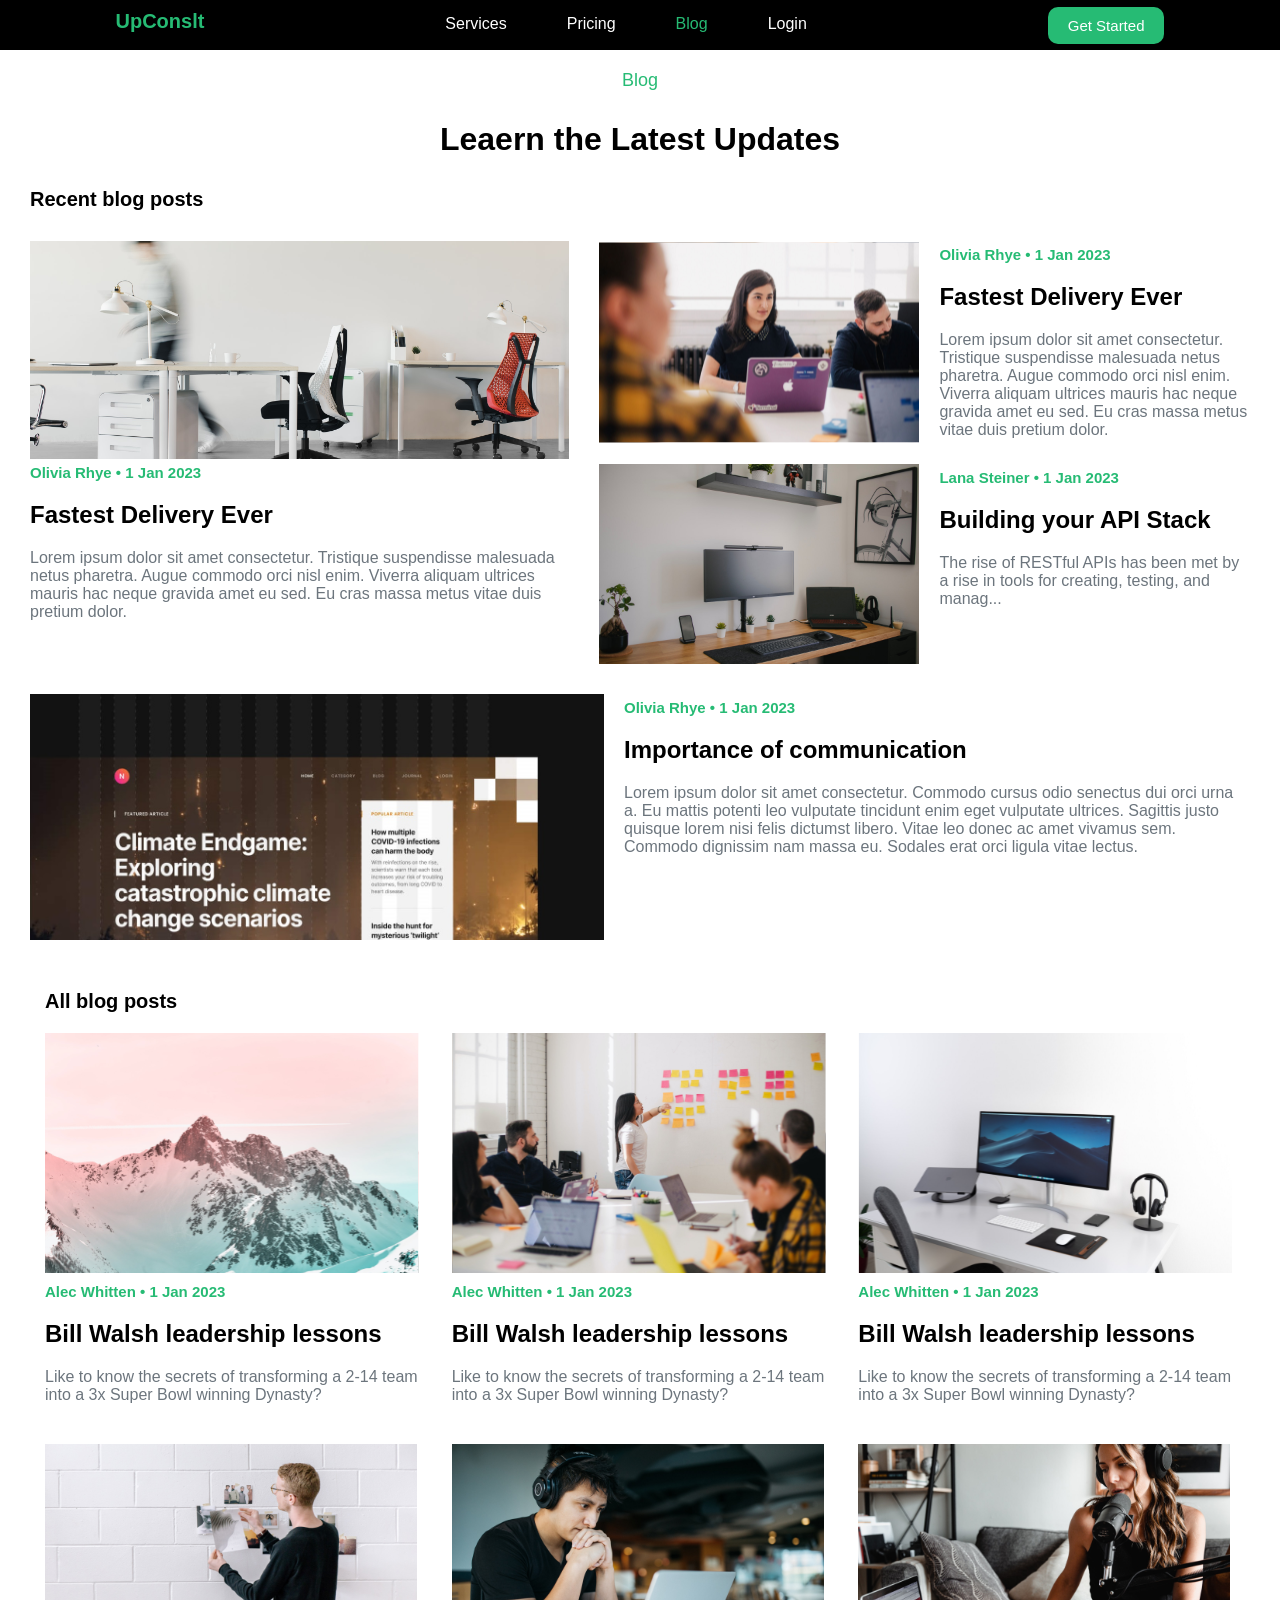
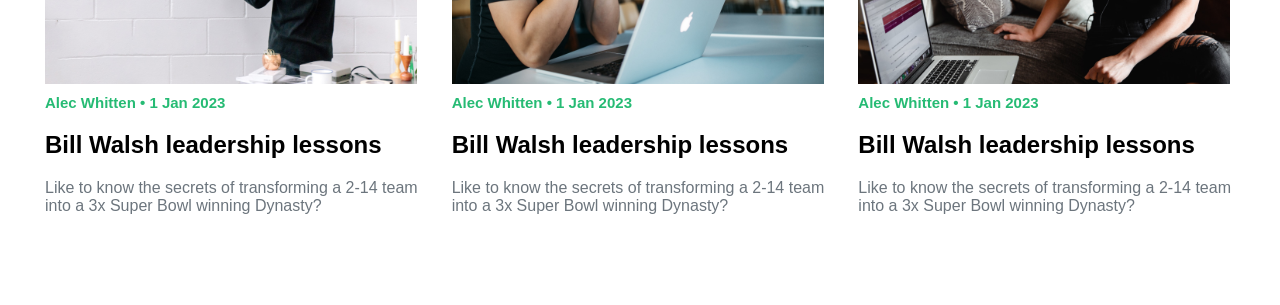
==== blogPage.html @ bd6420da "blog eklendi" ====
<!DOCTYPE html>
<html lang="en">
  <head>
    <meta charset="UTF-8" />
    <meta name="viewport" content="width=device-width, initial-scale=1.0" />
    <title>Document</title>
    <link rel="stylesheet" href="css/style.css" />
    <link rel="stylesheet" href="css/reset.css" />
    <link rel="stylesheet" href="css/index.css" />
    <link rel="stylesheet" href="css/variables.css" />
    <link rel="stylesheet" href="css/pricingPage.css" />
    <link rel="stylesheet" href="css/servicesPage.css" />
    <link rel="stylesheet" href="css/blogPage.css" />
  </head>
  <body>
    <!--navbar start-->
    <nav class="navbar">
      <a href="index.html" class="nav-item"><b>UpConslt</b></a>
      <ul class="navbar-menu">
        <li><a href="servicesPage.html">Services</a></li>
        <li><a href="pricingPage.html">Pricing</a></li>
        <li>
          <a href="blogPage.html" class="navbar-services-btn-active">Blog</a>
        </li>
        <li><a href="#">Login</a></li>
      </ul>

      <div class="navbar-right">
        <button class="navbar-btn">Get Started</button>
      </div>
    </nav>
    <!--navbar end-->

    <!--blog section start-->
    <div class="blog-section">
      <div class="blog-section-header">
        <h5>Blog</h5>
        <h2>Leaern the Latest Updates</h2>
      </div>
      <h3>Recent blog posts</h3>
      <div class="recent-blog-list">
        <div class="recent-blog-list-left">
          <div class="blog-card"></div>
          <img src="images/blogPage/Image (6).svg" alt="" />
          <div class="blog-card-content">
            <h4>Olivia Rhye • 1 Jan 2023</h4>
            <h2>Fastest Delivery Ever</h2>
            <p>
              Lorem ipsum dolor sit amet consectetur. Tristique suspendisse
              malesuada netus pharetra. Augue commodo orci nisl enim. Viverra
              aliquam ultrices mauris hac neque gravida amet eu sed. Eu cras
              massa metus vitae duis pretium dolor.
            </p>
          </div>
        </div>
        <div class="recent-blog-list-right">
          <div class="blog-card">
            <img src="images/blogPage/Image (7).svg" alt="" />
            <div class="blog-card-content">
              <h4>Olivia Rhye • 1 Jan 2023</h4>
              <h2>Fastest Delivery Ever</h2>
              <p>
                Lorem ipsum dolor sit amet consectetur. Tristique suspendisse
                malesuada netus pharetra. Augue commodo orci nisl enim. Viverra
                aliquam ultrices mauris hac neque gravida amet eu sed. Eu cras
                massa metus vitae duis pretium dolor.
              </p>
            </div>
          </div>
          <div class="blog-card">
            <img src="images/blogPage/Image (8).svg" alt="" />
            <div class="blog-card-content">
              <h4>Lana Steiner • 1 Jan 2023</h4>
              <h2>Building your API Stack</h2>
              <p>
                The rise of RESTful APIs has been met by a rise in tools for
                creating, testing, and manag...
              </p>
            </div>
          </div>
        </div>
      </div>
      <div class="recent-blog-list-bottom">
        <div class="blog-card">
          <img src="images/blogPage/Image (9).svg" alt="" />
          <div class="blog-card-content">
            <h4>Olivia Rhye • 1 Jan 2023</h4>
            <h2>Importance of communication</h2>
            <p>
              Lorem ipsum dolor sit amet consectetur. Commodo cursus odio
              senectus dui orci urna a. Eu mattis potenti leo vulputate
              tincidunt enim eget vulputate ultrices. Sagittis justo quisque
              lorem nisi felis dictumst libero. Vitae leo donec ac amet vivamus
              sem. Commodo dignissim nam massa eu. Sodales erat orci ligula
              vitae lectus.
            </p>
          </div>
        </div>
      </div>

      <div class="all-blog-posts">
        <h3>All blog posts</h3>
        <div class="all-blog-posts-cards">
          <div class="all-blog-posts-card">
            <img src="images/blogPage/Image (10).svg" alt="" />
            <div class="all-blog-posts-card-content">
              <h4>Alec Whitten • 1 Jan 2023</h4>
              <h2>Bill Walsh leadership lessons</h2>
              <p>
                Like to know the secrets of transforming a 2-14 team into a 3x
                Super Bowl winning Dynasty?
              </p>
            </div>
          </div>
          <div class="all-blog-posts-card">
            <img src="images/blogPage/Image (11).svg" alt="" />
            <div class="all-blog-posts-card-content">
              <h4>Alec Whitten • 1 Jan 2023</h4>
              <h2>Bill Walsh leadership lessons</h2>
              <p>
                Like to know the secrets of transforming a 2-14 team into a 3x
                Super Bowl winning Dynasty?
              </p>
            </div>
          </div>
          <div class="all-blog-posts-card">
            <img src="images/blogPage/Image (12).svg" alt="" />
            <div class="all-blog-posts-card-content">
              <h4>Alec Whitten • 1 Jan 2023</h4>
              <h2>Bill Walsh leadership lessons</h2>
              <p>
                Like to know the secrets of transforming a 2-14 team into a 3x
                Super Bowl winning Dynasty?
              </p>
            </div>
          </div>
          <div class="all-blog-posts-card">
            <img src="images/blogPage/Image (13).svg" alt="" />
            <div class="all-blog-posts-card-content">
              <h4>Alec Whitten • 1 Jan 2023</h4>
              <h2>Bill Walsh leadership lessons</h2>
              <p>
                Like to know the secrets of transforming a 2-14 team into a 3x
                Super Bowl winning Dynasty?
              </p>
            </div>
          </div>
          <div class="all-blog-posts-card">
            <img src="images/blogPage/Image (14).svg" alt="" />
            <div class="all-blog-posts-card-content">
              <h4>Alec Whitten • 1 Jan 2023</h4>
              <h2>Bill Walsh leadership lessons</h2>
              <p>
                Like to know the secrets of transforming a 2-14 team into a 3x
                Super Bowl winning Dynasty?
              </p>
            </div>
          </div>
          <div class="all-blog-posts-card">
            <img src="images/blogPage/Image (15).svg" alt="" />
            <div class="all-blog-posts-card-content">
              <h4>Alec Whitten • 1 Jan 2023</h4>
              <h2>Bill Walsh leadership lessons</h2>
              <p>
                Like to know the secrets of transforming a 2-14 team into a 3x
                Super Bowl winning Dynasty?
              </p>
            </div>
          </div>
        </div>
        <div class="pagination">
         
        </div>
      </div>
      
    </div>
    <script src="js/app.js"></script>
  </body>
</html>
---- css/style.css ----
@media (max-width: 768px) {
  h1 {
    font-size: 32px;
  }
  h2 {
    font-size: 28px;
  }
  p {
    font-size: 15px;
  }
}

@media (max-width: 480px) {
  h1 {
    font-size: 24px;
    text-align: center;
  }
  h2 {
    font-size: 20px;
    text-align: center;
  }
  p {
    font-size: 14px;
    text-align: center;
  }
}
/*navbar start */
.navbar {
  background-color: var(--clr-black);
  color: var(--clr-white);
  width: 100%;
  height: 50px;
  display: flex;
  justify-content: space-around;
}

.navbar-menu {
  display: flex;
  gap: 60px;
  font-family: var(--secondary-font);
  padding: 15px 10px;
}
.navbar-menu a {
  transition: color 0.3s ease;
}
.navbar-menu a:hover {
  color: var(--clr-green);
}
.nav-item {
  color: var(--clr-green);
  font-family: var(--primary-font);
  font-size: var(--font-size-m);
  padding-top: 10px;
}
.navbar-btn {
  color: var(--clr-white);
  background-color: var(--clr-green);
  padding: 10px 20px;
  border-radius: 10px;
  font-size: var(--font-size-s);
  font-family: var(--secondary-font);
}
.navbar-right {
  padding-top: 7px;
}

@media (max-width: 768px) {
  .navbar-menu {
    display: flex;
    gap: 30px;
  }
}

@media (max-width: 520px) {
  .navbar-menu {
    display: none;
  }
}
.navbar-services-btn-active {
  color: var(--clr-green);
}
/*navbar end */

/* hero section start */

.hero-section {
  display: flex;
  flex-direction: column;
  gap: 10px;
  width: 100%;
  height: 850px;
  background-color: var(--clr-black);
  padding: 50px 180px;
}

.hero-heading {
  color: var(--clr-white);
  width: 100%;
  height: 126px;
  font-family: var(--primary-font);
}
.hero-description {
  color: var(--clr-gray);
  width: 100%;
  height: 60px;
  font-family: var(--secondary-font);
}
.hero-banner-btn {
  color: var(--clr-black);
  background-color: var(--clr-white);
  width: 180px;
  height: 40px;
  border-radius: 30px;
  padding: 10px 15px;
  font-family: var(--secondary-font);
}

.hero-cta {
  display: flex;
  flex-direction: row;
  gap: 20px;
  font-family: var(--secondary-font);
}
.hero-input {
  background-color: var(--clr-white);
  width: 360px;
  height: 50px;
  border-radius: 10px;
  padding: 20px;
}
.hero-cta-btn {
  background-color: var(--clr-green);
  color: var(--clr-white);
  border-radius: 10px;
  padding: 3px 10px;
}
.hero-section img {
  height: 600px;
  border-radius: 8px;
}
@media (max-width: 768px) {
  .hero-section {
    flex-direction: column;
    padding: 20px;
  }

  .hero-heading,
  .hero-description,
  .hero-cta,
  .hero-section img {
    width: 100%;
  }
}

@media (max-width: 480px) {
  .hero-section {
    display: flex;
    flex-direction: column;
    gap: 30px;
  }
}

/*services section start*/
.services-section {
  display: flex;
  flex-direction: column;
  gap: 40px;
  padding: 60px 175px;
  margin-bottom: 50px;
}
.services-content h5 {
  font-family: var(--secondary-font);
  color: var(--clr-green);
}
.services-content h1 {
  font-family: var(--primary-font);
  color: var(--clr-black);
}
.services-card {
  display: grid;
  grid-template-columns: repeat(3, 1fr);
  width: 100%;
  gap: 20px;
}
.card {
  background-color: var(--clr-light-gray);
  padding: 20px 10px;
  border: 1px solid var(--clr-light-gray);
  border-radius: 10px;
}
.card img {
  width: 50px;
  height: 50px;
  margin-bottom: 15px;
}

.card h2 {
  font-size: 18px;
  margin-bottom: 10px;
  font-family: var(--primary-font);
}

.card p {
  font-size: 14px;
  color: #555;
  line-height: 1.6;
  font-family: var(--secondary-font);
}

@media (max-width: 768px) {
  .services-section {
    padding: 40px 20px;
    margin-bottom: 50px;
  }
  .services-card {
    grid-template-columns: 1fr;
  }
  .card {
    height: auto;
    width: 100%;
  }
}

@media (max-width: 480px) {
  .services-section {
    padding: 30px 15px;
    margin-bottom: 30px;
  }
  .services-card {
    grid-template-columns: 1fr;
    gap: 15px;
  }
  .card {
    width: 100%;
    height: auto;
  }
}
/*services section end*/

/*why us section start */

.why-us-section {
  display: flex;
  flex-direction: column;
  gap: 40px;
  align-items: center;
  width: 100%;
  padding: 50px 175px;
}
.why-us-content {
  display: flex;
  flex-direction: column;
  justify-content: center;
  align-items: center;
  gap: 30px;
}
.why-us-title h5 {
  color: var(--clr-green);
  padding: 10px 160px;
  font-family: var(--secondary-font);
  font-weight: 500;
}
.why-us-title h2 {
  font-family: var(--primary-font);
  font-weight: 700;
}
.why-us-description {
  color: var(--clr-gray);

  height: auto;
  font-family: var(--secondary-font);
}
.why-us-numbers {
  display: grid;
  grid-template-columns: repeat(4, 1fr);
  gap: 30px;
  width: 100%;
}

.why-us-item {
  display: flex;
  flex-direction: column;
  align-items: center;
  font-family: var(--secondary-font);
  color: var(--clr-gray);
}

.why-us-value {
  padding: 5px;
  color: var(--clr-green);
  font-weight: 700;
  font-size: var(--font-size-l);
  font-family: var(--primary-font);
  line-height: 100%;
  padding: 15px;
}

@media (max-width: 768px) {
  .why-us-section {
    padding: 30px 15px;
    margin-top: 50px;
  }
  .why-us-numbers {
    gap: 20px;
  }
}

@media (max-width: 480px) {
  .why-us-section {
    padding: 20px 10px;
    margin-top: 50px;
  }
  .why-us-numbers {
    gap: 15px;
  }
}
/*why us section end*/

/*features section start */

.features-section {
  display: flex;
  flex-direction: column;
  gap: 30px;
  width: 100%;
  height: auto;
  align-items: center;
}
.features-header {
  display: flex;
  flex-direction: column;
  gap: 20px;
  padding: 20px 20px;
}
.features-header h5 {
  color: var(--clr-green);
  font-family: var(--secondary-font);
}
.features-header h2 {
  font-family: var(--primary-font);
  color: var(--clr-black);
}
.features-header p {
  color: var(--clr-gray);
  font-family: var(--secondary-font);
}
.features-content {
  display: flex;
  flex-direction: row;
  gap: 50px;
  padding: 5px 30px;
  align-items: center;
  justify-content: flex-start;
}
.features-main-img {
  width: 550px;
  height: 450px;
  padding: 5px 10px;
}
.features-cards {
  display: grid;
  grid-template-rows: repeat(3, 1fr);
  gap: 50px;
  width: 100%;
}
.features-card {
  display: flex;
  flex-direction: row;
  justify-content: flex-start;
  gap: 20px;
  width: 100%;
  height: auto;
}
.features-card img {
  display: inline;
  width: 60px;
  height: 60px;
  padding: 5px 5px;
}
.features-card-text {
  display: flex;
  flex-direction: column;
  gap: 20px;
}

.features-card-text h3 {
  font-family: var(--primary-font);
  color: var(--clr-black);
}
.features-card-text p {
  font-family: var(--secondary-font);
  color: var(--clr-light-dark);
}

@media (max-width: 768px) {
  .features-section {
    display: flex;
    flex-direction: column;
    gap: 20px;
  }

  .features-content {
    display: flex;
    flex-direction: column;
    gap: 25px;
  }

  .features-main-img {
    order: -1;
  }
}

@media (max-width: 480px) {
  .features-section {
    display: flex;
    flex-direction: column;
    gap: 10px;
  }

  .features-content {
    display: flex;
    flex-direction: column;
    gap: 15px;
  }

  .features-main-img {
    order: -1;
  }
}
/*features section end */

/* more features section start */
.more-features-section {
  display: flex;
  flex-direction: row;
  gap: 50px;
  justify-content: space-around;
  width: 100%;
  padding: 70px 30px;
}
.more-features-img {
  width: 550px;
  height: 550px;
}
.more-features-content {
  display: flex;
  flex-direction: column;
  gap: 30px;
  padding: 50px 20px;
}
.more-features-content h5 {
  font-family: var(--secondary-font);
  color: var(--clr-green);
}
.more-features-content h2 {
  font-family: var(--primary-font);
  color: var(--clr-black);
}
.more-features-content p {
  display: block;
  font-family: var(--secondary-font);
  color: var(--clr-light-dark);
}
.more-features-content-btn {
  color: var(--clr-white);
  background-color: var(--clr-green);
  padding: 10px 20px;
  border-radius: 10px;
  font-size: var(--font-size-s);
  font-family: var(--secondary-font);
  width: 120px;
  height: 50px;
  white-space: nowrap;
}
@media (max-width: 768px) {
  .more-features-section {
    display: flex;
    flex-direction: column;
    gap: 20px;
  }
}

@media (max-width: 480px) {
  .more-features-section {
    display: flex;
    flex-direction: column;
    gap: 10px;
  }
}
/* more features section end */

/*pricing section start */

.pricing-section {
  display: flex;
  flex-direction: column;
  gap: 40px;
  justify-content: center;
  align-items: center;
  padding: 10px 50px;
}

.pricing-section-text {
  display: flex;
  flex-direction: column;
  gap: 30px;
  justify-content: center;
  align-items: center;
}
.pricing-section-text h5 {
  font-family: var(--secondary-font);
  color: var(--clr-green);
}
.pricing-section-text h2 {
  font-family: var(--primary-font);
  color: var(--clr-black);
}
.pricing-section-text p {
  font-family: var(--secondary-font);
  color: var(--clr-gray);
}
.pricing-section-cards {
  display: grid;
  grid-template-columns: repeat(3, 1fr);
  width: 100%;
  gap: 20px;
}
.pricing-section-card {
  display: flex;
  flex-direction: column;
  align-items: center;
  background-color: var(--clr-light-gray);
  padding: 40px 30px;
  border: 1px solid var(--clr-light-gray);
  border-radius: 10px;
  gap: 10px;
}
.pricing-section-card h5 {
  font-family: var(--secondary-font);
  color: var(--clr-green);
}
.pricing-section-card h2 {
  font-family: var(--primary-font);
  color: var(--clr-black);
  line-height: 100%;
  letter-spacing: 0%;
  font-weight: 600;
  font-size: 32px;
}
.mth {
  font-weight: 400;
  font-size: 20px;
}
.pricing-section-card p {
  font-family: var(--secondary-font);
  color: var(--clr-gray);
}
.pricing-section-card-content {
  display: flex;
  flex-direction: column;
  gap: 10px;
  padding: 5px 15px;
  align-items: center;
  font-family: var(--secondary-font);
  font-size: 20px;
  font-weight: 400;
  color: #212529;
}

.pricing-section-btn {
  color: var(--clr-white);
  background-color: var(--clr-green);
  padding: 5px 10px;
  border-radius: 10px;
  font-size: var(--font-size-s);
  font-family: var(--secondary-font);
  width: 100%;
  height: 40px;
  white-space: nowrap;
}
@media (max-width: 768px) {
  .pricing-section-text {
    display: flex;
    flex-direction: column;
    gap: 30px;
    align-items: flex-start;
  }
  .pricing-section-cards {
    display: grid;
    grid-template-columns: 1fr;
    gap: 20px;
  }
}

@media (max-width: 480px) {
  .pricing-section-text {
    display: flex;
    flex-direction: column;
    gap: 20px;
    align-items: flex-start;
  }
  .pricing-section-cards {
    display: grid;
    grid-template-columns: 1fr;
    gap: 10px;
  }
}
/*pricing section end */

/* faq section start */

.faq-section {
  display: flex;
  flex-direction: column;
  gap: 40px;
  padding: 20px 30px;
}
.faq-header {
  display: flex;
  flex-direction: column;
  gap: 20px;
  align-items: center;
  justify-content: center;
}
.faq-header h5 {
  color: var(--clr-green);
  font-family: var(--secondary-font);
  font-size: 18px;
  font-weight: 500;
}

.faq-header h2 {
  color: var(--clr-black);
  font-family: var(--primary-font);
  font-size: 32px;
  font-weight: 600;
}

.faq-questions {
  display: flex;
  flex-direction: column;
  gap: 20px;
}
.question {
  border: 1px solid #cacaca;
  border-radius: 10px;
  padding: 20px 1px;
  position: relative;
}
.question .label {
  font-family: var(--primary-font);
  color: var(--clr-black);
  font-weight: 500;
  font-size: 16px;
  padding: 5px 5px;
  position: relative;
  cursor: pointer;
}
.question .content {
  font-family: var(--secondary-font);
  color: var(--clr-light-dark);
  font-weight: 400;
  font-size: 14px;
  position: relative;
  height: 0px;
  overflow: hidden;
  transition: 0.8s;

  padding: 0 5px;
  transition: max-height 0.9s ease opacity 0.3s ease;
}
.question .label::before {
  content: "+";
  position: absolute;
  top: 30%;
  right: 25px;
  transform: translateY(-50%) rotate(0deg);
  font-size: 30px;
  padding: 5px 5px;
  transition: transform 0.6s ease, content 0.6s ease;
}
.question.active .label::before {
  content: "-";
  transform: translateY(-50%) rotate(180deg);
}

.question.active .content {
  height: 100px;
  opacity: 1;
}
/*faqs section end*/

/*footer section start */
.footer-section {
  display: flex;
  flex-direction: row;
  justify-content: space-between;
  gap: 50px;
  padding: 0px 25px;
  padding-top: 80px;
}
.footer-left {
  display: flex;
  flex-direction: column;
  gap: 10px;
  width: 100%;
  max-width: 500px;
  padding: 10px 10px;
}
.footer-left b {
  color: var(--clr-green);
  font-family: var(--primary-font);
  font-size: var(--font-size-m);
}
.footer-left p {
  color: var(--clr-black);
  font-family: var(--secondary-font);
}

.footer-right {
  display: flex;
  flex-direction: row;
  gap: 60px;
  line-height: 30px;
}
.footer-right h3 {
  font-family: var(--primary-font);
  color: var(--clr-black);
  font-weight: 600;
  font-size: 18px;
}
.footer-right h5 {
  font-family: var(--secondary-font);
  color: var(--clr-black);
  font-weight: 400;
  font-size: 16px;
}
.copyright {
  display: flex;
  justify-content: center;
  align-items: center;
  padding: 60px;
}
.copyright span {
  color: var(--clr-green);
  font-family: var(--secondary-font);
  font-weight: 400;
  font-size: 14px;
}
@media (max-width: 768px) {
  .footer-section {
    display: flex;
    flex-direction: column;
    gap: 50px;
  }
}

@media (max-width: 480px) {
  .footer-section {
    display: flex;
    flex-direction: column;
    gap: 30px;
  }
}
/*footer section end */
---- css/index.css ----
@import "./reset.css";
@import "./variables.css";
---- css/variables.css ----
@import url("https://fonts.googleapis.com/css2?family=Cal+Sans&family=Montserrat:ital,wght@0,100..900;1,100..900&family=Poppins:ital,wght@0,100;0,200;0,300;0,400;0,500;0,600;0,700;0,800;0,900;1,100;1,200;1,300;1,400;1,500;1,600;1,700;1,800;1,900&family=Sansation:ital,wght@0,300;0,400;0,700;1,300;1,400;1,700&family=Syne:wght@400..800&family=Taviraj:ital,wght@0,100;0,200;0,300;0,400;0,500;0,600;0,700;0,800;0,900;1,100;1,200;1,300;1,400;1,500;1,600;1,700;1,800;1,900&display=swap");
:root {
  /*FONT-FAMİLY*/
  --primary-font: "Plus Jakarta Sans", sans-serif;
  --secondary-font: "Inter", sans-serif;

  /*FONT-SIZES*/
  --font-size-s: 15px;
  --font-size-m: 20px;
  --font-size-l: 28px;
  --font-size-xl: 36px;
  --font-size-xxl: 58px;
  /*COLORS*/
  --clr-green: #26bb74;
  --clr-black: #000000;
  --clr-white: #ffffff;
  --clr-gray: #c0c0c0;
  --clr-light-gray: #f8f9fb;
  --clr-light-dark: #6c757d;
  --clr-bright-gray: #ececec;
}
---- css/pricingPage.css ----
/*detailing pricing section start*/

.detailing-pricing-section {
  padding: 20px 30px;
}
.plans-header {
  display: grid;
  grid-template-columns: 1fr 1fr 1fr;
  text-align: center;
  padding: 30px 20px;
  width: 100%;
}
.plan-title {
  font-weight: 600;
  font-size: 20px;
  margin-bottom: 10px;
  font-family: var(--primary-font);
}
.plan-btn {
  border: 1px solid var(--clr-green);
  padding: 8px 16px;
  border-radius: 6px;
  color: var(--clr-green);
  background: transparent;
  font-family: var(--secondary-font);

  font-size: 14px;
}
.plan-btn:hover {
  background: var(--clr-green);
  color: var(--clr-white);
}

.compare-table {
  width: 100%;
  border-collapse: collapse;
  padding: 30px 30px;
}
.compare-table th {
  border: 1px solid #ddd;
  padding: 10px;
  text-align: center;
  vertical-align: middle;
  font-family: var(--primary-font);
}
.compare-table td {
  border: 1px solid #ddd;
  padding: 10px;
  text-align: center;
  vertical-align: middle;
  font-family: var(--secondary-font);
}
.compare-table th:first-child,
.compare-table td:first-child {
  text-align: left;
}

.section-row th {
  background: var(--clr-white);
  color: var(--clr-green);
  text-align: left;
  font-weight: 600;
  border: none;
  padding-top: 20px;
  font-size: 24px;
  font-family: var(--primary-font);
}

.yes {
  color: #21b66f;
  font-size: 20px;
}
.no {
  color: #d33;
  font-size: 20px;
}

@media (max-width: 768px) {
.plans-header{
  display: none;
}
}

@media (max-width: 520px) {
  .plans-header{
  display: none;
}
}
---- css/servicesPage.css ----
/*services navbar start*/
.navbar-services-btn-active {
  color: var(--clr-green);
}
/*services navbar end*/

/* detailed services section start */

.detailed-services-section {
  display: flex;
  flex-direction: column;
  gap: 30px;
  padding: 30px 60px;
}

.detailed-services-section-header {
  display: flex;
  flex-direction: column;
  gap: 20px;
}
.detailed-services-section-header h5 {
  color: var(--clr-green);
  font-size: 18px;
  font-weight: 500;
  font-family: var(--secondary-font);
}
.detailed-services-section-header h2 {
  color: var(--clr-black);
  font-size: 32px;
  font-weight: 600;
  font-family: var(--primary-font);
  width: 80%;
}

.detailed-services-section-cards {
  display: grid;
  grid-template-rows: repeat(3, 1fr);
  gap: 50px;
  padding-top: 20px;
  width: 100%;
}

.detailed-services-section-card {
  display: flex;
  flex-direction: row;
  justify-content: flex-start;
  gap: 20px;
  width: 100%;
  height: auto;
}
.detailed-services-section-card img {
  width: 40%;
  height: auto;
  border-radius: 10px;
}
.detailed-services-section-card-content img {
  width: 60px;
  height: 60px;
}
.detailed-services-section-card-content {
  display: flex;
  flex-direction: row;

  gap: 20px;
}
.detailed-services-section-card-content span {
  display: flex;
  flex-direction: column;
  gap: 10px;
}
.detailed-services-section-card-content span h2 {
  color: var(--clr-black);
  font-family: var(--primary-font);
  font-weight: 600;
  font-size: 20px;
}
.detailed-services-section-card-content span p {
  color: var(--clr-light-dark);
  font-family: var(--secondary-font);
  font-weight: 400;
  font-size: 16px;
}
@media (max-width: 768px) {
  .detailed-services-section-card {
    flex-direction: column;
    align-items: center;
  }
  .detailed-services-section-card img {
    width: 100%;
    order: 1;
  }
  .detailed-services-section-card-content {
    width: 100%;
    order: 2;
  }
  .detailed-services-section-card-content img {
    order: 0;
  }
}
/* detailed services section end */

/*contact section start */

.contact-section {
  display: flex;
  flex-direction: column;
  gap: 40px;

  padding: 25px 30px;
}

.contact-section-header {
  display: flex;
  flex-direction: column;
  gap: 20px;
}

.contact-section-header h5 {
  color: var(--clr-green);
  font-size: 18px;
  font-weight: 500;
  font-family: var(--secondary-font);
  display: flex;
  align-items: center;
  justify-content: center;
}

.contact-section-header h2 {
  color: var(--clr-black);
  font-size: 32px;
  font-weight: 600;
  font-family: var(--primary-font);
  width: 100%;
  display: flex;
  justify-content: center;
  align-items: center;
}

.contact-section-input {
  display: flex;
  flex-direction: column;
  gap: 40px;
}

.contact-section-input-info {
  display: flex;
  flex-direction: row;
  gap: 10px;
  font-family: var(--secondary-font);
}
.input-name {
  padding: 10px 10px;
  border: 1px solid var(--clr-gray);
  border-radius: 10px;
  width: 50%;
  height: auto;
}
.input-email {
  padding: 10px 10px;
  border: 1px solid var(--clr-gray);
  border-radius: 10px;
  width: 50%;
  height: auto;
}

.contact-section-input-message {
  padding: 10px 10px;
  border: 1px solid var(--clr-gray);
  border-radius: 10px;
  width: 100%;
  height: 150px;
  font-family: var(--secondary-font);
}
.contact-section-btn {
  margin-left: 25px;
  margin-bottom: 20px;
  padding: 10px 15px;
  background-color: var(--clr-green);
  color: var(--clr-white);
  font-family: var(--secondary-font);
  display: flex;
  flex-direction: row;
  align-items: center;
  gap: 5px;
  width: 30%;
  height: auto;
  border-radius: 8px;
  white-space: nowrap;
  
}
@media (max-width: 768px) {
  .contact-section-btn{
   width: 60%;
  }
  
}

@media (max-width: 480px) {
  .contact-section-btn{
    width: 100%;
  }
  
}
/*contact section end */

/*contact info section start*/

.contact-info-section {
  display: flex;
  flex-direction: column;
  gap: 30px;
}

.contact-info {
  display: flex;
  flex-direction: row;
  gap: 30px;
  padding: 20px 25px;
}
.contact-info-details {
  display: flex;
  flex-direction: row;
  gap: 25px;
  font-family: var(--secondary-font);
}
.contact-email,
.contact-number {
  padding: 20px 20px;
  display: flex;
  flex-direction: column;
  gap: 10px;
  
}
.contact-email h3,
.contact-number h3{
  border-bottom: 2px solid rgb(6, 6, 6); /* Alt çizgi */
  padding: 10px 0;        
  width: 30px;     
}

.contact-info-header h5 {
  color: var(--clr-green);
  font-family: var(--secondary-font);
  font-weight: 500;
  font-size: 18px;
}
.contact-info-header h2 {
  color: var(--clr-black);
  font-family: var(--primary-font);
  font-weight: 700;
  font-size: 50px;
}

.newsletter-section {
  display: flex;
  flex-direction: row;
  gap: 50px;
  background-color: var(--clr-green);
  padding: 100px 30px;
  justify-content: center;
  align-items: center;
}

.newsletter-section-header {
  display: flex;
  flex-direction: column;
  gap: 20px;
  width: 50%;
}
.newsletter-section-header h2 {
  color: var(--clr-white);
  font-family: var(--primary-font);
  font-weight: 700;
  font-size: 40px;
}
.newsletter-section-header p {
  color: var(--clr-bright-gray);
  font-family: var(--secondary-font);
  font-weight: 400;
  font-size: 20px;
}

.newsletter-section-form {
  display: flex;
  flex-direction: row;
  justify-content: center;
}
.newsletter-section-input {
  background-color: rgba(255, 255, 255, 0.4);
  border-top-left-radius: 8px;
  border-bottom-left-radius: 8px;
  color: var(--clr-white);
  padding: 30px 50px;
  width: 100%;
  caret-color: var(--clr-white);
  font-family: var(--secondary-font);
  font-weight: 500;
  font-size: 18px;
}
.newsletter-section-input::placeholder {
  color: var(--clr-white);
  font-family: var(--secondary-font);
  font-weight: 500;
  font-size: 18px;
}
.newsletter-section-btn {
  background-color: var(--clr-white);
  padding: 10px 20px;
  border-top-right-radius: 8px;
  border-bottom-right-radius: 8px;
  color: var(--clr-green);
  font-weight: 700;
  font-family: var(--secondary-font);
  font-size: 16px;
}

@media (max-width: 768px) {
  .contact-info{
    display: flex;
    flex-direction: column;
    gap: 50px;
  }
  .newsletter-section{
    display: flex;
    flex-direction: column;
    gap: 30px;
    
  }
}

@media (max-width: 480px) {
  .contact-info{
    display: flex;
    flex-direction: column;
    gap: 30px;
  }
  .newsletter-section{
    display: flex;
    flex-direction: column;
    gap: 20px;
       

  }
}
/*contact info section end*/
---- css/blogPage.css ----
.blog-section{
    display: flex;
    flex-direction: column;
    gap: 30px;
    
    padding: 20px 30px;
    width: 100%;

}
.blog-section h3{
    color: var(--clr-black);
    font-family: var(--primary-font);
    font-weight: 600;
    font-size: 20px;
}
.blog-section-header{
    display: flex;
    flex-direction: column;
    gap: 30px;
    justify-content: center;
    align-items: center;
}
.blog-section-header h5{
    color: var(--clr-green);
    font-family: var(--secondary-font);
    font-weight: 500;
    font-size: 18px;
}
.blog-section-header h2{
     color: var(--clr-black);
    font-family: var(--primary-font);
    font-weight: 600;
    font-size: 32px;
}

.recent-blog-list{
    display: flex;
    flex-direction: row;
gap: 30px;

}
.blog-card{
    display: flex;
    flex-direction: row;
    gap: 20px;
}
.blog-card-content{
    display: flex;
    flex-direction: column;
    gap: 20px;
    padding: 5px 0;
}
.blog-card-content h4{
    color: var(--clr-green);
    font-weight: 600;
    font-size: 15px;
    font-family: var(--secondary-font);

}
.blog-card-content h2{
    color: var(--clr-black);
    font-weight: 600;
    font-family: var(--primary-font);
}
.blog-card-content p{
    color: var(--clr-light-dark);
    font-family: var(--secondary-font);
    font-weight: 400;
    font-size: 16px;

}
.recent-blog-list-right{
    display: flex;
    flex-direction: column;
    gap: 20px;
}

.all-blog-posts{
    display: flex;

    flex-direction: column;
    gap: 20px;
    padding: 20px 15px;
}

.all-blog-posts-cards{
    display: grid;
    grid-template-columns: repeat(3, 1fr);
    gap: 30px;
}
.all-blog-posts-card-content{
    display: flex;
    flex-direction: column;
    gap: 20px;
    padding: 10px 0;
}
.all-blog-posts h4{
    color: var(--clr-green);
    font-weight: 600;
    font-size: 15px;
    font-family: var(--secondary-font);

}
.all-blog-posts h2{
    color: var(--clr-black);
    font-weight: 600;
    font-family: var(--primary-font);
}
.all-blog-posts-card-content p{
    color: var(--clr-light-dark);
    font-family: var(--secondary-font);
    font-weight: 400;
    font-size: 16px;

}

.pagination {
  margin-top: 20px;
  text-align: center;
}

.pagination button {
  margin: 0 5px;
  padding: 8px 12px;
  border: none;
  background-color: #ddd;
  cursor: pointer;
  border-radius: 4px;
  font-weight: bold;
}

.pagination button.active {
  background-color: #333;
  color: white;
}
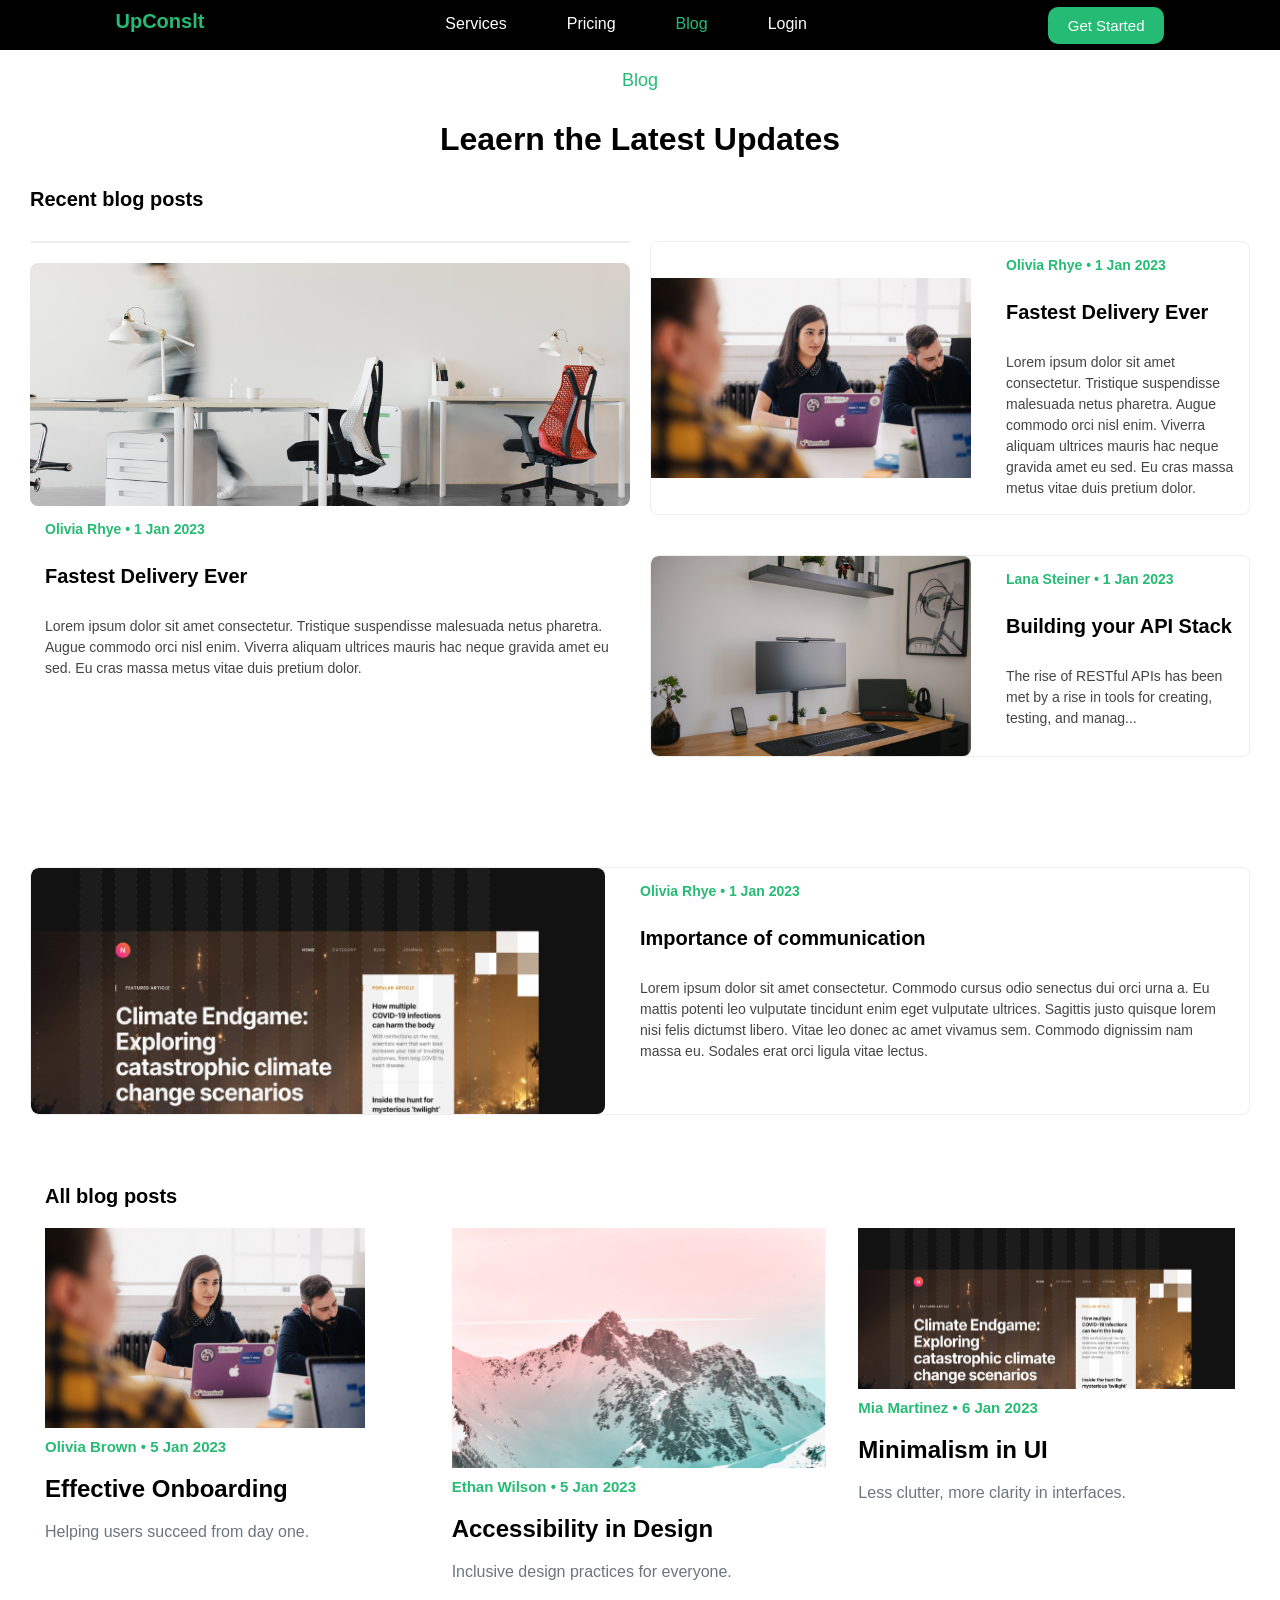
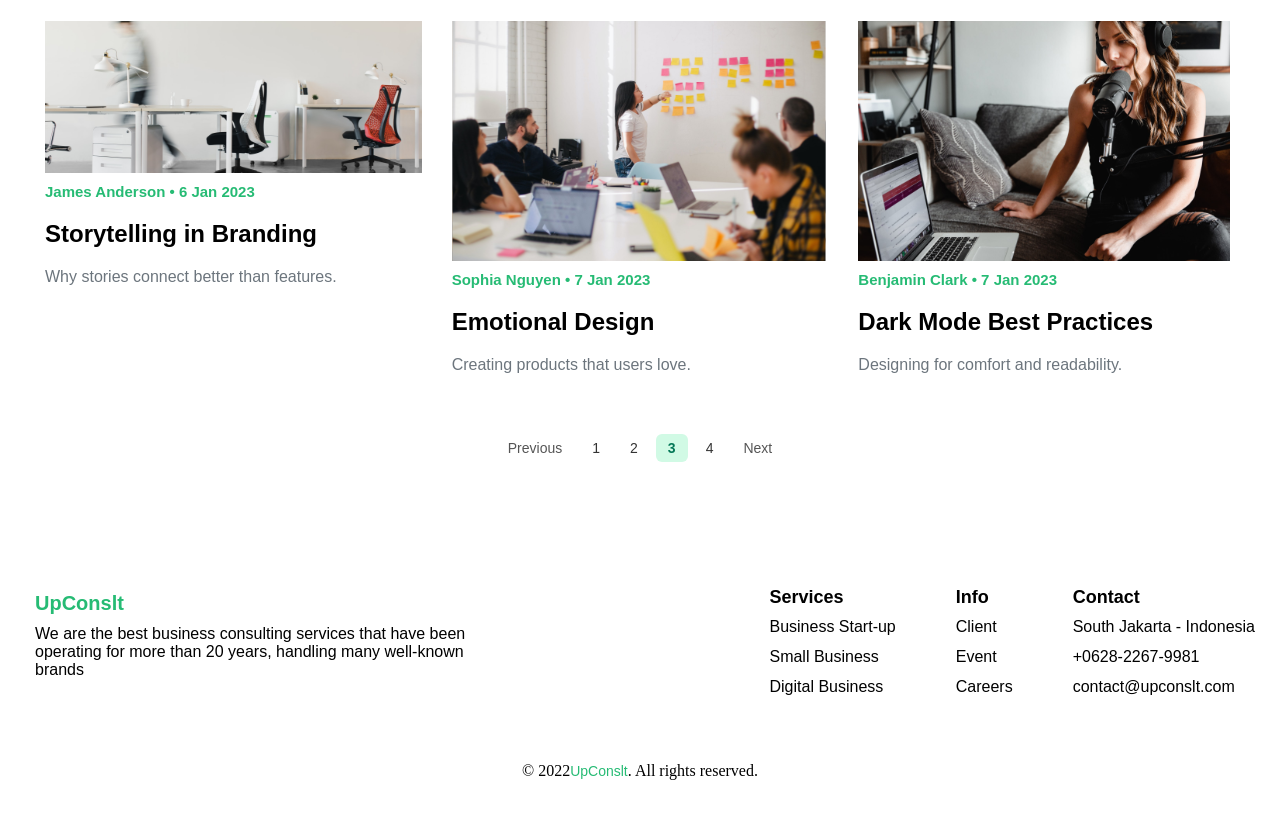
==== commit 08db56cb: "blog page bitti" ====
--- a/blogPage.html
+++ b/blogPage.html
@@ -100,80 +100,48 @@
 
       <div class="all-blog-posts">
         <h3>All blog posts</h3>
-        <div class="all-blog-posts-cards">
-          <div class="all-blog-posts-card">
-            <img src="images/blogPage/Image (10).svg" alt="" />
-            <div class="all-blog-posts-card-content">
-              <h4>Alec Whitten • 1 Jan 2023</h4>
-              <h2>Bill Walsh leadership lessons</h2>
-              <p>
-                Like to know the secrets of transforming a 2-14 team into a 3x
-                Super Bowl winning Dynasty?
-              </p>
-            </div>
-          </div>
-          <div class="all-blog-posts-card">
-            <img src="images/blogPage/Image (11).svg" alt="" />
-            <div class="all-blog-posts-card-content">
-              <h4>Alec Whitten • 1 Jan 2023</h4>
-              <h2>Bill Walsh leadership lessons</h2>
-              <p>
-                Like to know the secrets of transforming a 2-14 team into a 3x
-                Super Bowl winning Dynasty?
-              </p>
-            </div>
-          </div>
-          <div class="all-blog-posts-card">
-            <img src="images/blogPage/Image (12).svg" alt="" />
-            <div class="all-blog-posts-card-content">
-              <h4>Alec Whitten • 1 Jan 2023</h4>
-              <h2>Bill Walsh leadership lessons</h2>
-              <p>
-                Like to know the secrets of transforming a 2-14 team into a 3x
-                Super Bowl winning Dynasty?
-              </p>
-            </div>
-          </div>
-          <div class="all-blog-posts-card">
-            <img src="images/blogPage/Image (13).svg" alt="" />
-            <div class="all-blog-posts-card-content">
-              <h4>Alec Whitten • 1 Jan 2023</h4>
-              <h2>Bill Walsh leadership lessons</h2>
-              <p>
-                Like to know the secrets of transforming a 2-14 team into a 3x
-                Super Bowl winning Dynasty?
-              </p>
-            </div>
-          </div>
-          <div class="all-blog-posts-card">
-            <img src="images/blogPage/Image (14).svg" alt="" />
-            <div class="all-blog-posts-card-content">
-              <h4>Alec Whitten • 1 Jan 2023</h4>
-              <h2>Bill Walsh leadership lessons</h2>
-              <p>
-                Like to know the secrets of transforming a 2-14 team into a 3x
-                Super Bowl winning Dynasty?
-              </p>
-            </div>
-          </div>
-          <div class="all-blog-posts-card">
-            <img src="images/blogPage/Image (15).svg" alt="" />
-            <div class="all-blog-posts-card-content">
-              <h4>Alec Whitten • 1 Jan 2023</h4>
-              <h2>Bill Walsh leadership lessons</h2>
-              <p>
-                Like to know the secrets of transforming a 2-14 team into a 3x
-                Super Bowl winning Dynasty?
-              </p>
-            </div>
-          </div>
-        </div>
-        <div class="pagination">
-         
+        <div id="blogCards" class="all-blog-posts-cards"></div>
+        <div id="pagination">
         </div>
       </div>
-      
     </div>
-    <script src="js/app.js"></script>
+
+
+    <!--footer section start-->
+    <footer class="footer-section">
+      <div class="footer-left">
+        <b>UpConslt</b>
+        <p>
+          We are the best business consulting services that have been operating
+          for more than 20 years, handling many well-known brands
+        </p>
+      </div>
+      <div class="footer-right">
+        <div class="footer-right-services">
+          <h3>Services</h3>
+          <h5>Business Start-up</h5>
+          <h5>Small Business</h5>
+          <h5>Digital Business</h5>
+        </div>
+
+        <div class="footer-right-info">
+          <h3>Info</h3>
+          <h5>Client</h5>
+          <h5>Event</h5>
+          <h5>Careers</h5>
+        </div>
+
+        <div class="footer-right-contact">
+          <h3>Contact</h3>
+          <h5>South Jakarta - Indonesia</h5>
+          <h5>+0628-2267-9981</h5>
+          <h5>contact@upconslt.com</h5>
+        </div>
+      </div>
+    </footer>
+    <p class="copyright">© 2022 <span>UpConslt</span>. All rights reserved.</p>
+    <!--footer section end-->
+   
+    <script src="js/blog.js"></script>
   </body>
 </html>
--- a/css/blogPage.css
+++ b/css/blogPage.css
@@ -115,21 +115,188 @@
 }
 
 .pagination {
-  margin-top: 20px;
-  text-align: center;
-}
-
-.pagination button {
-  margin: 0 5px;
-  padding: 8px 12px;
+  display: flex;
+  justify-content: center;
+  align-items: center;
+  gap: 6px;
+  margin-top: 30px;
+  font-family: Arial, sans-serif;
+}
+
+.pagination .pageButton {
   border: none;
-  background-color: #ddd;
+  background: transparent;
+  color: #333;
+  font-size: 14px;
+  padding: 6px 12px;
   cursor: pointer;
-  border-radius: 4px;
+  border-radius: 6px;
+  transition: all 0.3s ease;
+}
+
+
+.pagination .pageButton:hover {
+  background-color: #f0f0f0;
+}
+
+.pagination .pageButton.active {
+  background-color: #d1fae5; 
+  color: #047857; 
   font-weight: bold;
 }
 
-.pagination button.active {
-  background-color: #333;
-  color: white;
-}+.pagination .prev,
+.pagination .nextButton {
+  border: none;
+  background: transparent;
+  color: #555;
+  font-size: 14px;
+  cursor: pointer;
+  padding: 6px 12px;
+  transition: color 0.2s;
+}
+
+.pagination .prev:hover,
+.pagination .nextButton:hover {
+  color: #111;
+}
+
+
+.recent-blog-list {
+  display: flex;
+  gap: 20px;
+  margin-bottom: 30px;
+}
+
+.recent-blog-list-left,
+.recent-blog-list-right {
+  flex: 1;
+}
+
+.recent-blog-list-left img,
+.recent-blog-list-right img,
+.recent-blog-list-bottom img {
+  width: 100%;
+  border-radius: 8px;
+  display: block;
+}
+
+.recent-blog-list-bottom {
+  margin-top: 30px;
+}
+
+.blog-card {
+  background: #fff;
+  border: 1px solid #eee;
+  border-radius: 8px;
+  overflow: hidden;
+  margin-bottom: 20px;
+}
+
+.blog-card-content {
+  padding: 15px;
+}
+
+.blog-card-content h4 {
+  font-size: 14px;
+  color: var(--clr-green);
+}
+
+.blog-card-content h2 {
+  font-size: 20px;
+  margin: 8px 0;
+}
+
+.blog-card-content p {
+  font-size: 14px;
+  color: #444;
+  line-height: 1.5;
+}
+
+@media (max-width: 768px) {
+  .recent-blog-list {
+    flex-direction: column; 
+  }
+
+  .recent-blog-list-left,
+  .recent-blog-list-right {
+    width: 100%;
+  }
+
+  .recent-blog-list-right .blog-card {
+    display: flex;
+    flex-direction: row;
+    gap: 15px;
+    align-items: flex-start;
+  }
+
+  .recent-blog-list-right .blog-card img {
+    width: 40%;
+    min-width: 150px;
+  }
+
+  .recent-blog-list-right .blog-card-content {
+    flex: 1;
+    padding: 10px;
+  }
+
+  .recent-blog-list-bottom {
+    margin-top: 20px;
+  }
+  .all-blog-posts-cards {
+    grid-template-columns: repeat(2, 1fr);
+    gap: 16px;
+  }
+
+  .all-blog-posts-card img {
+    height: 160px;
+  }
+
+  .pagination .pageButton,
+  .pagination .prev,
+  .pagination .nextButton {
+    font-size: 13px;
+    padding: 5px 10px;
+  }
+}
+
+@media (max-width: 520px) {
+  .recent-blog-list-right .blog-card {
+    flex-direction: column;
+  }
+
+  .recent-blog-list-right .blog-card img {
+    width: 100%;
+    min-width: auto;
+  }
+
+  .blog-card-content h2 {
+    font-size: 18px;
+  }
+
+  .blog-card-content p {
+    font-size: 13px;
+    line-height: 1.4;
+  }
+  .all-blog-posts-cards {
+    grid-template-columns: 1fr;
+    gap: 14px;
+  }
+
+  .all-blog-posts-card img {
+    height: 150px;
+  }
+
+  .pagination {
+    gap: 4px;
+  }
+
+  .pagination .pageButton,
+  .pagination .prev,
+  .pagination .nextButton {
+    font-size: 12px;
+    padding: 4px 8px;
+  }
+}
+
+
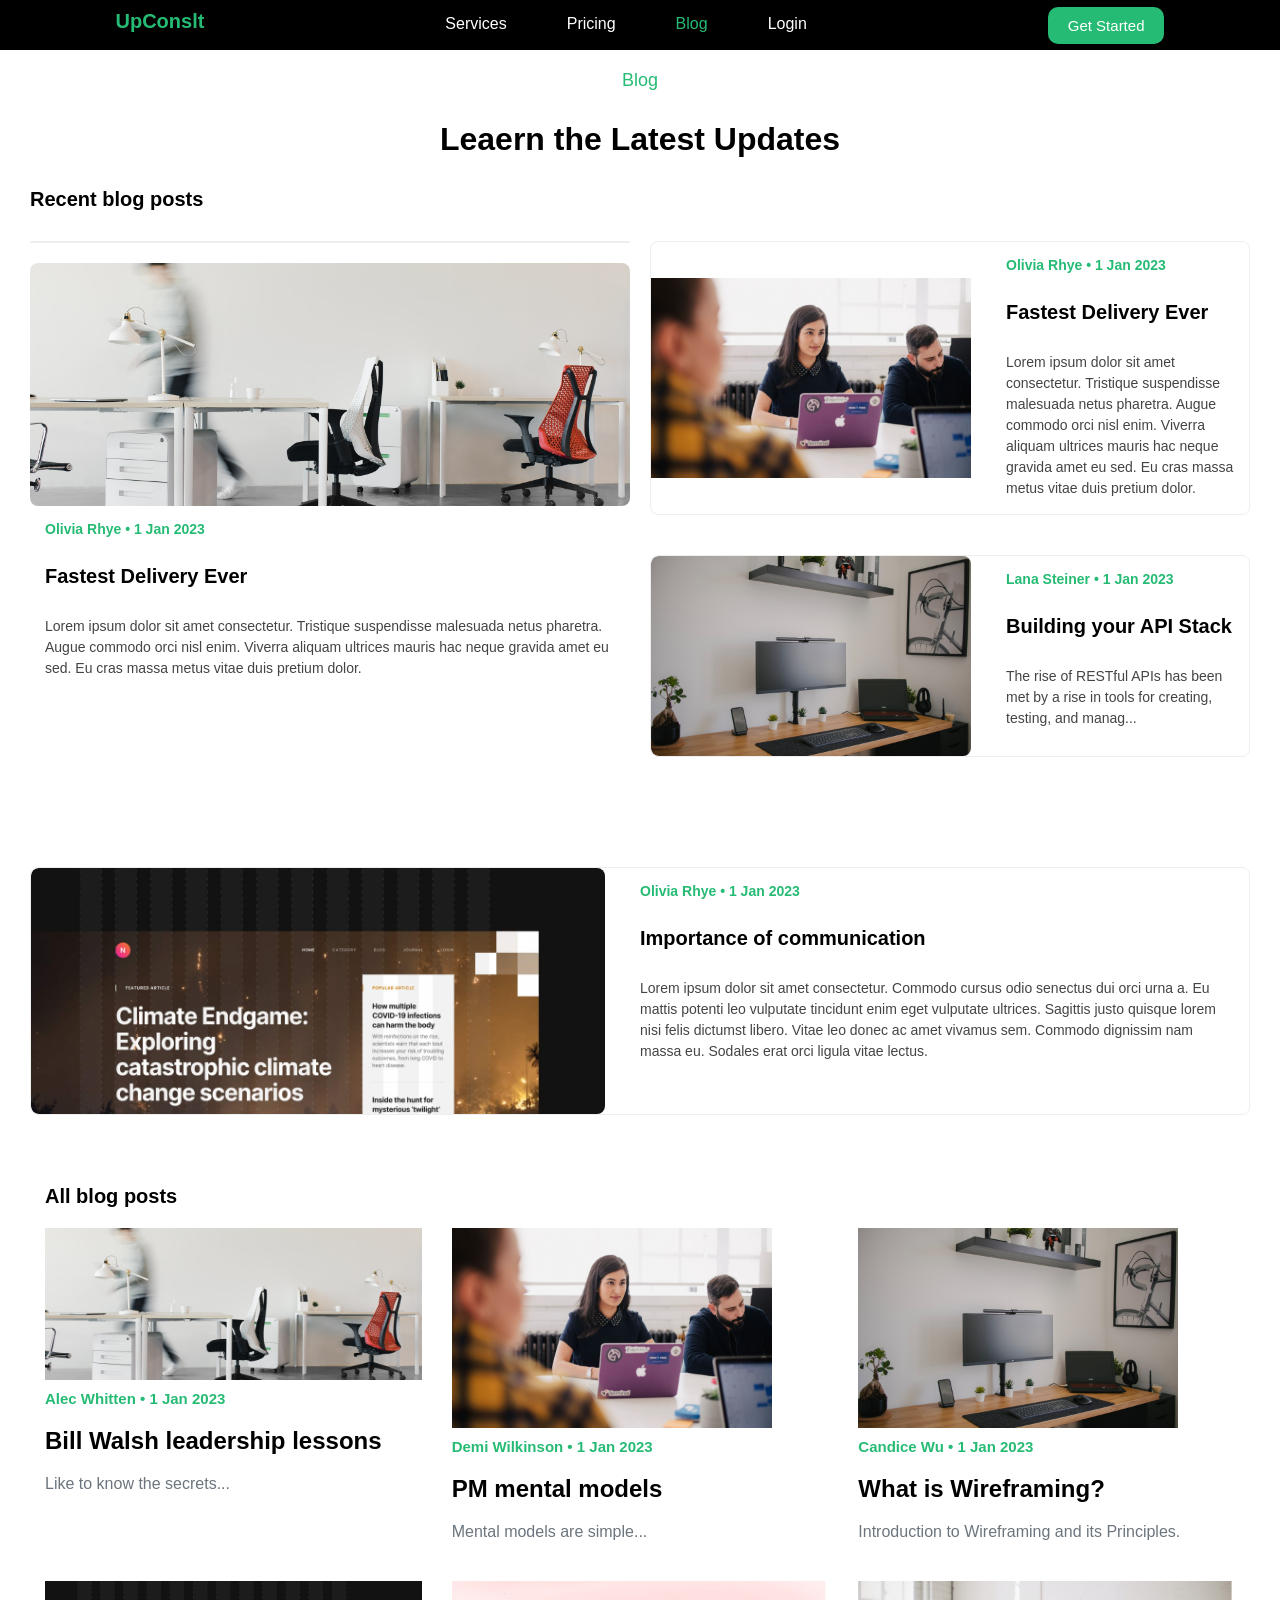
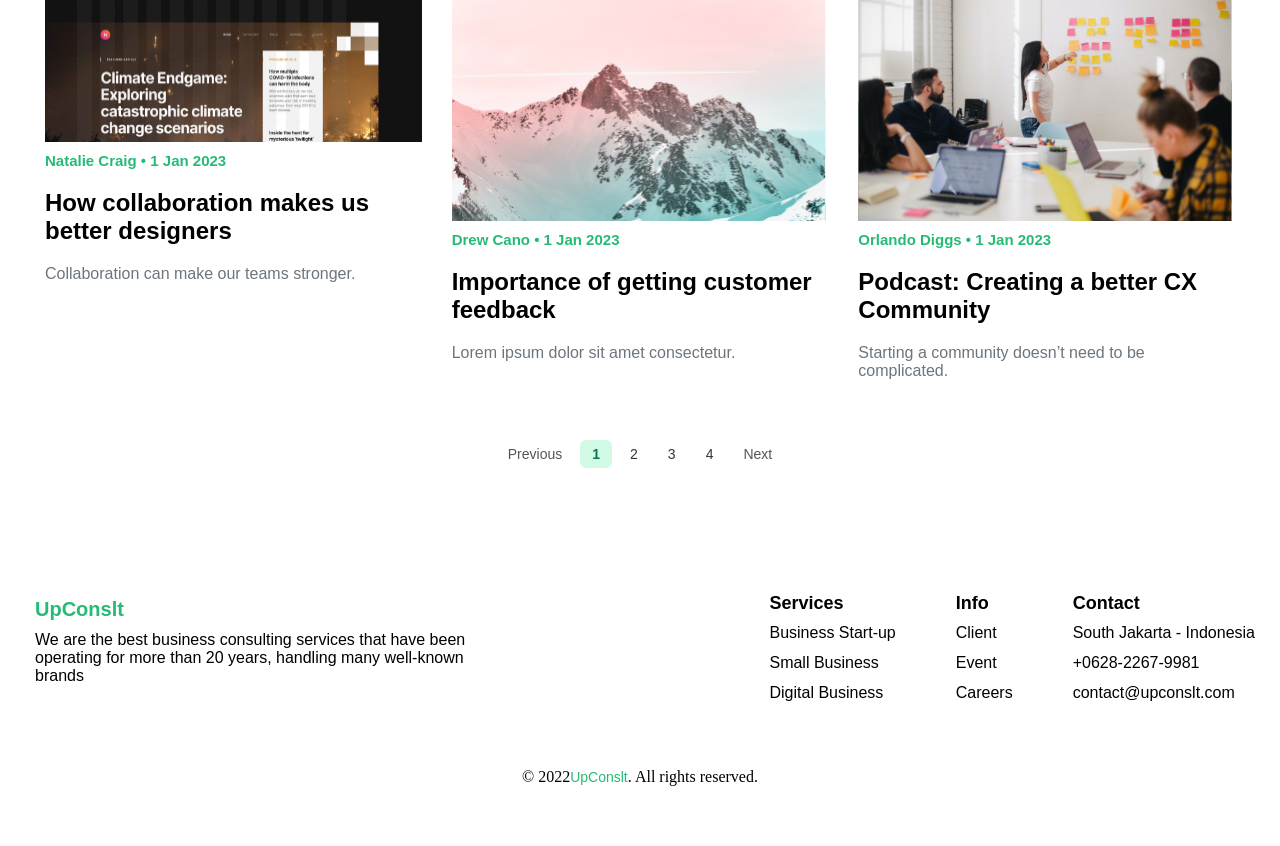
==== commit 33e52121: "sign up ve log in eklendi" ====
--- a/blogPage.html
+++ b/blogPage.html
@@ -3,7 +3,7 @@
   <head>
     <meta charset="UTF-8" />
     <meta name="viewport" content="width=device-width, initial-scale=1.0" />
-    <title>Document</title>
+    <title>UpConslt</title>
     <link rel="stylesheet" href="css/style.css" />
     <link rel="stylesheet" href="css/reset.css" />
     <link rel="stylesheet" href="css/index.css" />
